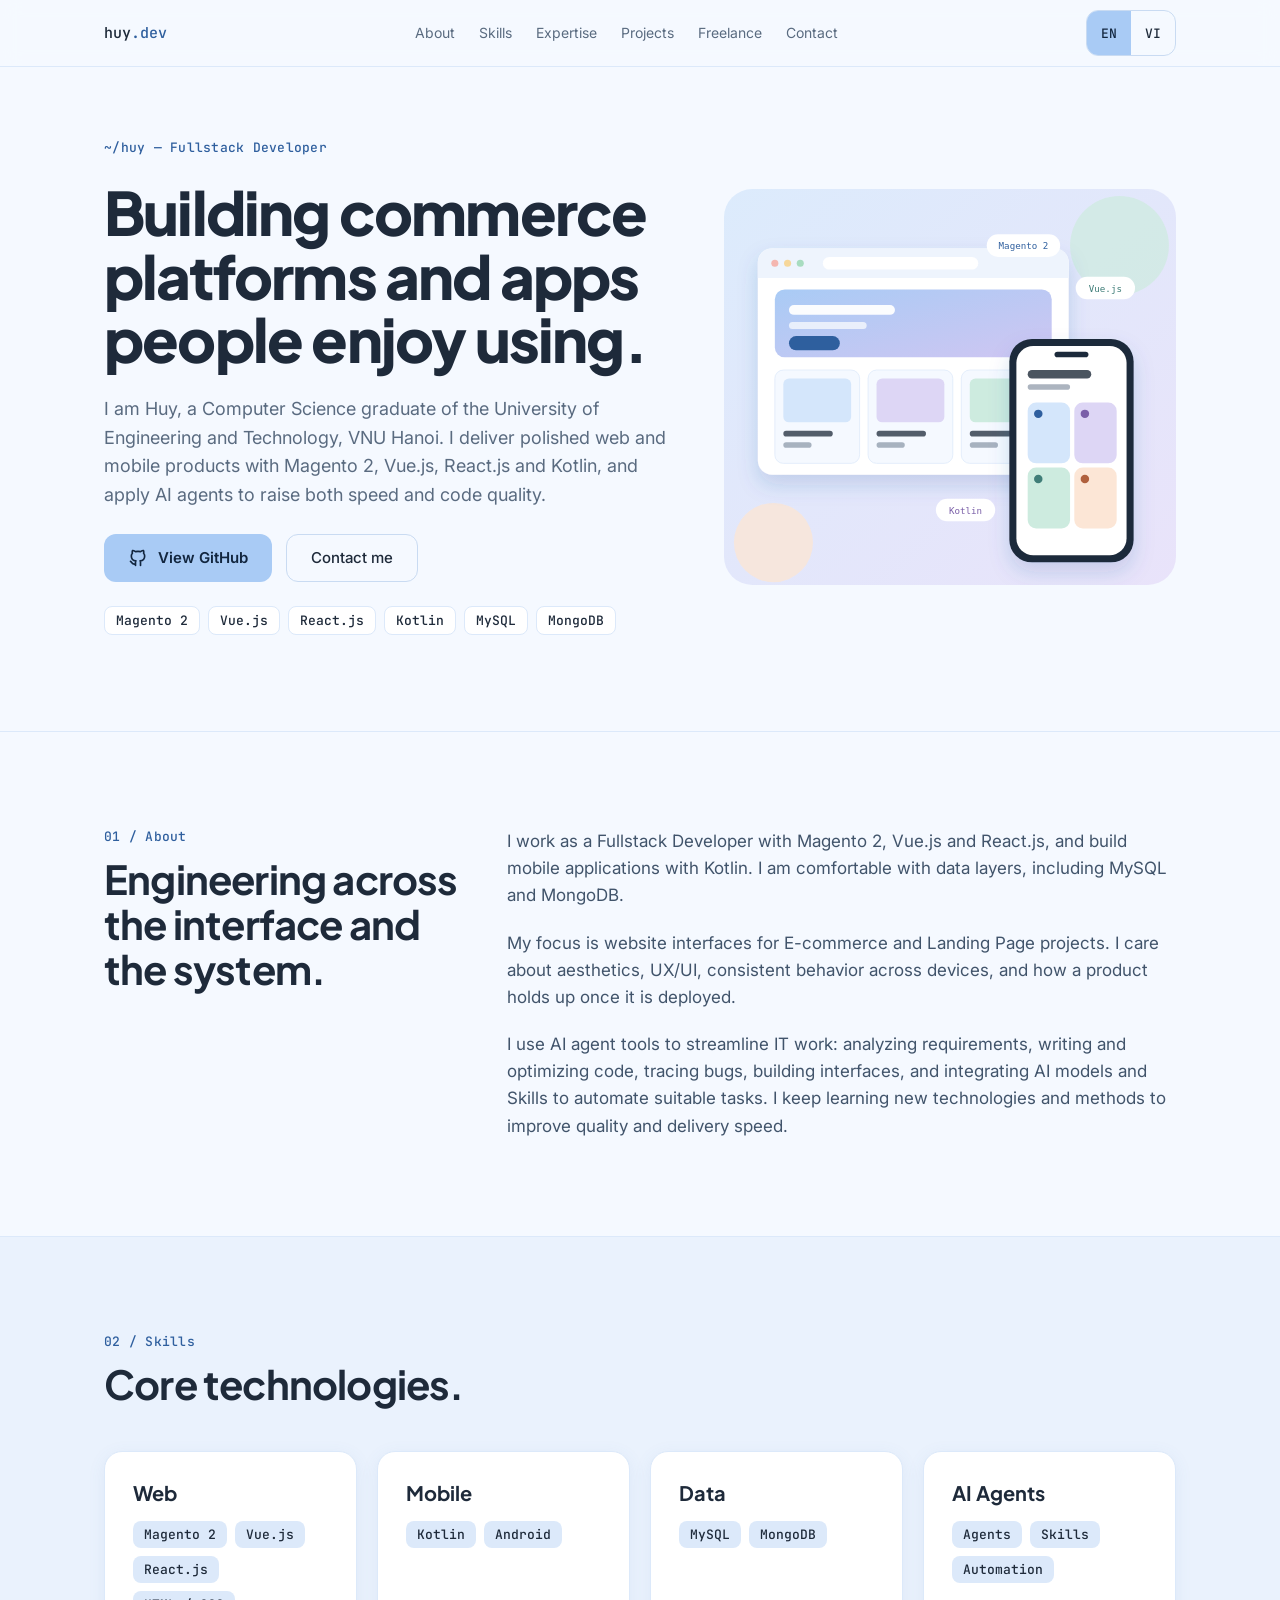
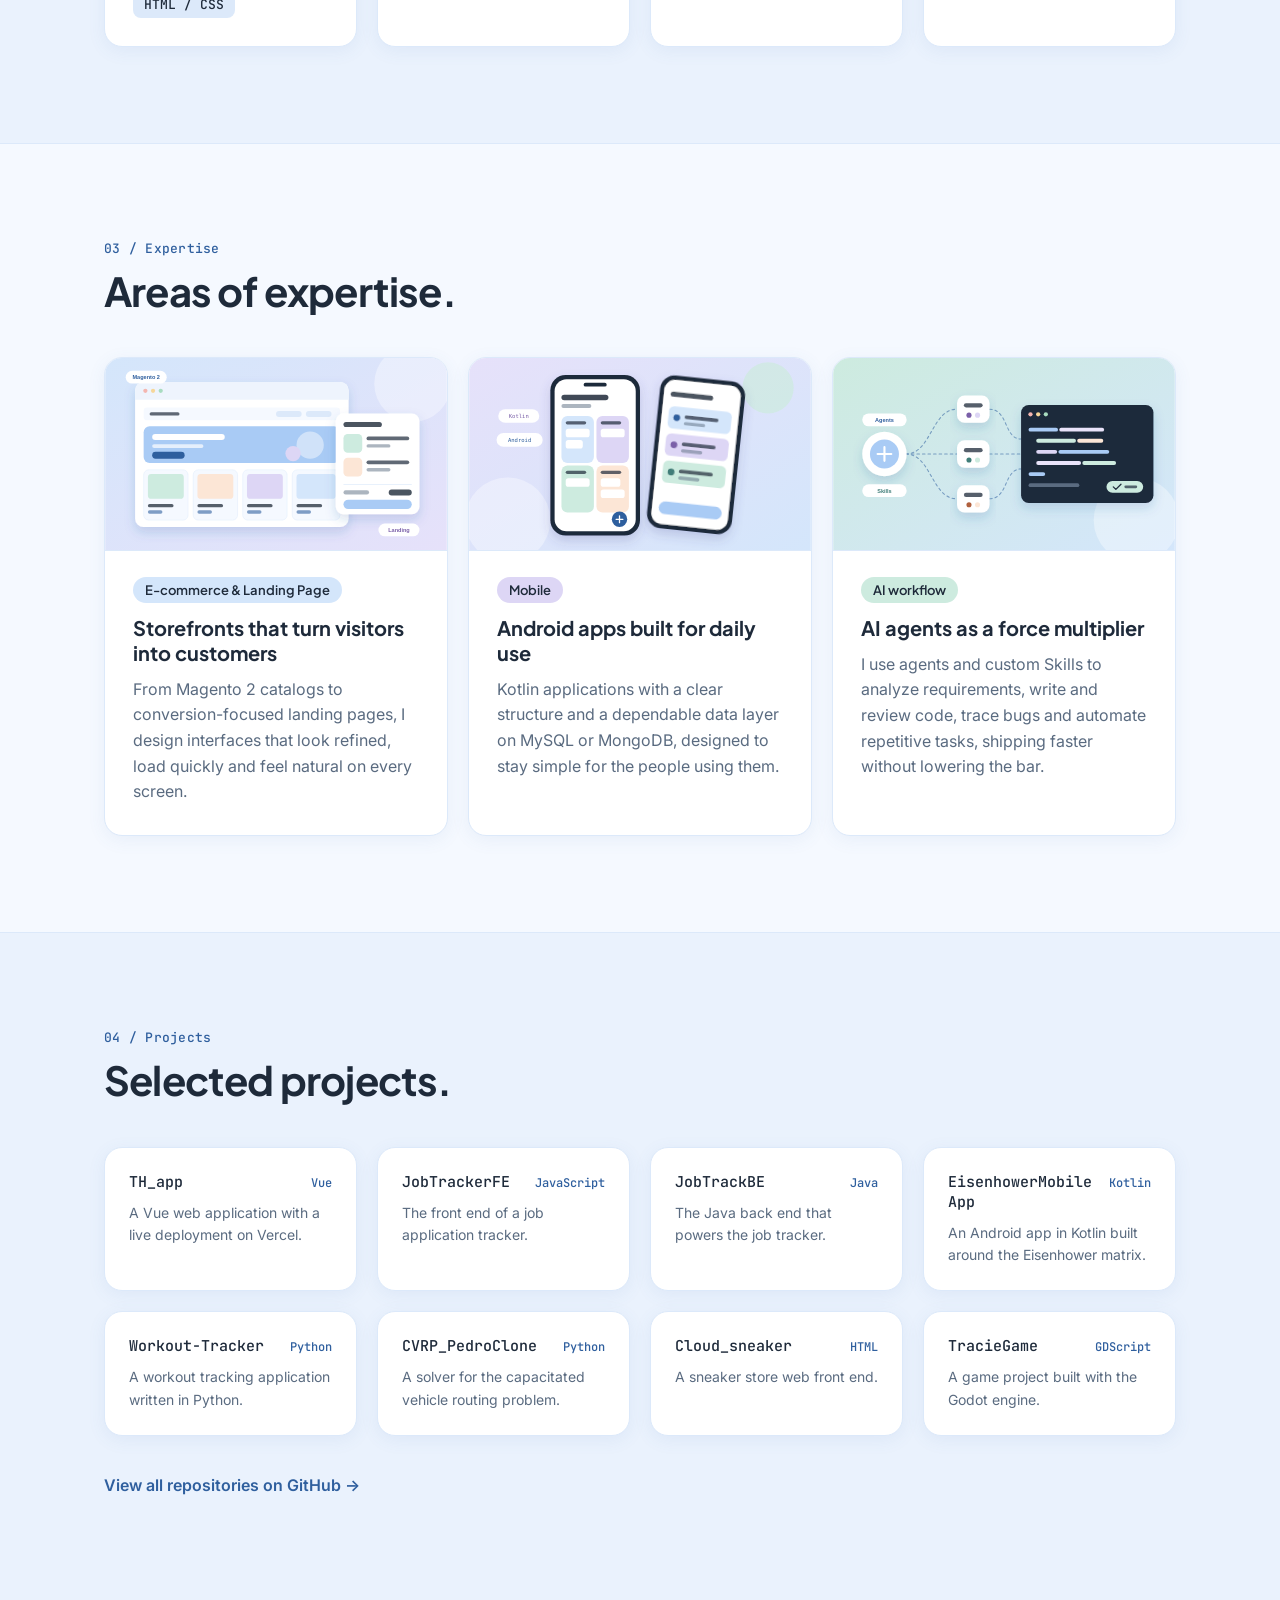
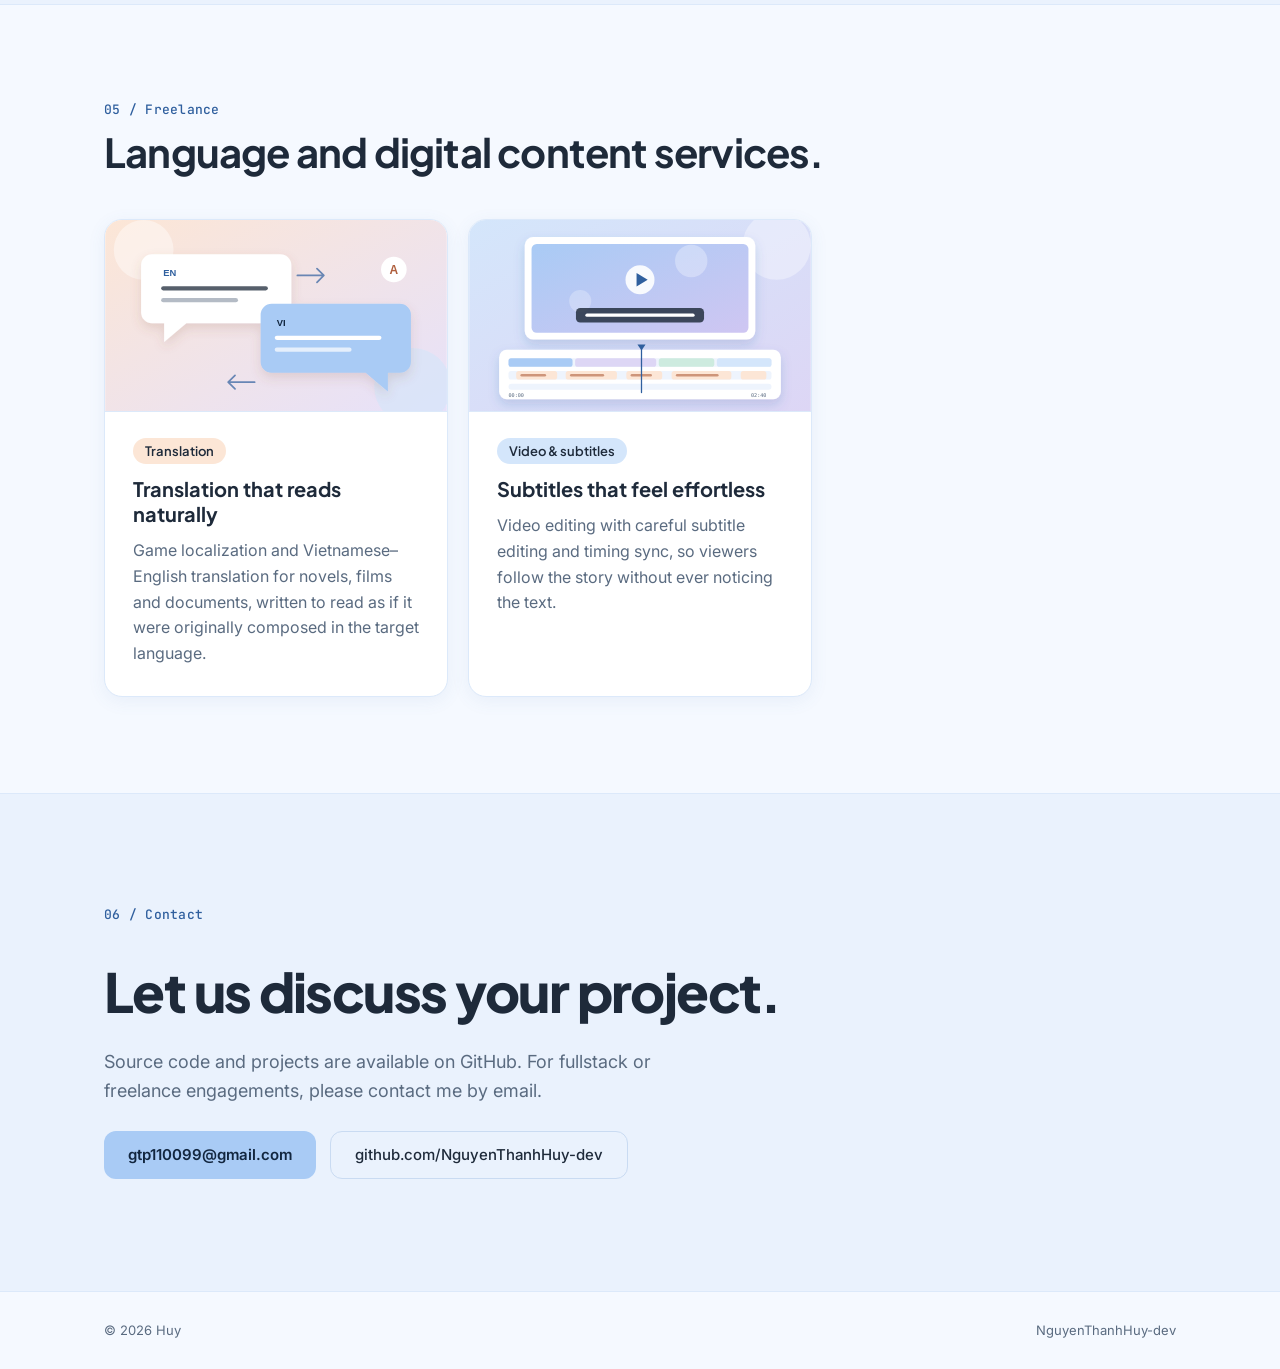
==== index.html @ 07e3dde3 "init" ====
<!doctype html>
<html lang="en">
<head>
<meta charset="utf-8">
<meta name="viewport" content="width=device-width, initial-scale=1">
<title>Huy – Fullstack Developer</title>
<meta name="description" content="Portfolio of Huy, Fullstack Developer: Magento 2, Vue.js, React.js, Kotlin and AI-assisted engineering.">
<meta property="og:title" content="Huy – Fullstack Developer">
<meta property="og:description" content="E-commerce, mobile apps and AI-assisted engineering.">
<meta property="og:image" content="assets/banners/hero.svg">
<link rel="preconnect" href="https://fonts.googleapis.com">
<link rel="preconnect" href="https://fonts.gstatic.com" crossorigin>
<link href="https://fonts.googleapis.com/css2?family=Inter:wght@400;500;600&family=JetBrains+Mono:wght@500&family=Plus+Jakarta+Sans:wght@500;600;700;800&display=swap" rel="stylesheet">
<link rel="stylesheet" href="assets/css/style.css">
</head>
<body>

<header class="nav">
  <div class="wrap nav-inner">
    <a class="brand" href="#top">huy<span>.dev</span></a>
    <nav class="nav-links" aria-label="Primary">
      <a href="#about" data-i18n="nav.about">About</a>
      <a href="#skills" data-i18n="nav.skills">Skills</a>
      <a href="#work" data-i18n="nav.work">Expertise</a>
      <a href="#projects" data-i18n="nav.projects">Projects</a>
      <a href="#freelance" data-i18n="nav.freelance">Freelance</a>
      <a href="#contact" data-i18n="nav.contact">Contact</a>
    </nav>
    <div class="lang" role="group" aria-label="Language">
      <button type="button" data-lang="en" aria-pressed="true">EN</button>
      <button type="button" data-lang="vi" aria-pressed="false">VI</button>
    </div>
  </div>
</header>

<main id="top">

  <section class="hero wrap">
    <div class="hero-copy">
      <p class="eyebrow" data-i18n="hero.eyebrow">Fullstack Developer</p>
      <h1 data-i18n="hero.title">Building commerce platforms and apps people enjoy using.</h1>
      <p class="lead" data-i18n="hero.text">I am Huy, a Computer Science graduate of the University of Engineering and Technology, VNU Hanoi.</p>
      <div class="actions">
        <a class="btn btn-primary" href="https://github.com/NguyenThanhHuy-dev" target="_blank" rel="noopener">
          <svg width="20" height="20" viewBox="0 0 24 24" fill="none" stroke="currentColor" stroke-width="2" stroke-linecap="round" stroke-linejoin="round" aria-hidden="true"><path d="M9 19c-4.3 1.4 -4.3 -2.5 -6 -3m12 5v-3.5c0 -1 .1 -1.4 -.5 -2c2.8 -.3 5.5 -1.4 5.5 -6a4.6 4.6 0 0 0 -1.3 -3.2a4.2 4.2 0 0 0 -.1 -3.2s-1.1 -.3 -3.5 1.3a12.3 12.3 0 0 0 -6.2 0c-2.4 -1.6 -3.5 -1.3 -3.5 -1.3a4.2 4.2 0 0 0 -.1 3.2a4.6 4.6 0 0 0 -1.3 3.2c0 4.6 2.7 5.7 5.5 6c-.6 .6 -.6 1.2 -.5 2v3.5"/></svg>
          <span data-i18n="hero.cta1">View GitHub</span>
        </a>
        <a class="btn btn-ghost" href="#contact" data-i18n="hero.cta2">Contact me</a>
      </div>
      <ul class="pills" aria-label="Core stack">
        <li>Magento 2</li><li>Vue.js</li><li>React.js</li><li>Kotlin</li><li>MySQL</li><li>MongoDB</li>
      </ul>
    </div>
    <div class="hero-art">
      <img src="assets/banners/hero.svg" width="640" height="560" alt="Illustration of a storefront in a browser window and a task app on a phone">
    </div>
  </section>

  <section id="about" class="section">
    <div class="wrap split">
      <div>
        <p class="label">01 / <span data-i18n="nav.about">About</span></p>
        <h2 data-i18n="about.title">Engineering across the interface and the system.</h2>
      </div>
      <div class="prose">
        <p data-i18n="about.p1"></p>
        <p data-i18n="about.p2"></p>
        <p data-i18n="about.p3"></p>
      </div>
    </div>
  </section>

  <section id="skills" class="section alt">
    <div class="wrap">
      <p class="label">02 / <span data-i18n="nav.skills">Skills</span></p>
      <h2 data-i18n="skills.title">Core technologies.</h2>
      <div class="grid">
        <article class="card">
          <h3>Web</h3>
          <ul class="tags"><li>Magento 2</li><li>Vue.js</li><li>React.js</li><li>HTML / CSS</li></ul>
        </article>
        <article class="card">
          <h3>Mobile</h3>
          <ul class="tags"><li>Kotlin</li><li>Android</li></ul>
        </article>
        <article class="card">
          <h3 data-i18n="skills.data">Data</h3>
          <ul class="tags"><li>MySQL</li><li>MongoDB</li></ul>
        </article>
        <article class="card">
          <h3 data-i18n="skills.ai">AI Agents</h3>
          <ul class="tags"><li>Agents</li><li>Skills</li><li data-i18n="skills.auto">Automation</li></ul>
        </article>
      </div>
    </div>
  </section>

  <section id="work" class="section">
    <div class="wrap">
      <p class="label">03 / <span data-i18n="nav.work">Expertise</span></p>
      <h2 data-i18n="work.title">Areas of expertise.</h2>
      <div class="grid grid-3">
        <article class="card feature">
          <img src="assets/banners/work-ecommerce.svg" width="800" height="450" loading="lazy" alt="Storefront mockup with product grid and checkout panel">
          <div class="feature-body">
            <span class="chip c-blue" data-i18n="work.1.tag">E-commerce &amp; Landing Page</span>
            <h3 data-i18n="work.1.title"></h3>
            <p data-i18n="work.1.text"></p>
          </div>
        </article>
        <article class="card feature">
          <img src="assets/banners/work-mobile.svg" width="800" height="450" loading="lazy" alt="Two phone screens showing a prioritised task matrix">
          <div class="feature-body">
            <span class="chip c-lav" data-i18n="work.2.tag">Mobile</span>
            <h3 data-i18n="work.2.title"></h3>
            <p data-i18n="work.2.text"></p>
          </div>
        </article>
        <article class="card feature">
          <img src="assets/banners/work-ai.svg" width="800" height="450" loading="lazy" alt="Connected AI agent nodes beside a code editor">
          <div class="feature-body">
            <span class="chip c-mint" data-i18n="work.3.tag">AI workflow</span>
            <h3 data-i18n="work.3.title"></h3>
            <p data-i18n="work.3.text"></p>
          </div>
        </article>
      </div>
    </div>
  </section>

  <section id="projects" class="section alt">
    <div class="wrap">
      <p class="label">04 / <span data-i18n="nav.projects">Projects</span></p>
      <h2 data-i18n="projects.title">Selected projects.</h2>
      <div class="grid" id="repos"></div>
      <a class="more" href="https://github.com/NguyenThanhHuy-dev?tab=repositories" target="_blank" rel="noopener" data-i18n="projects.all">View all repositories on GitHub →</a>
    </div>
  </section>

  <section id="freelance" class="section">
    <div class="wrap">
      <p class="label">05 / <span data-i18n="nav.freelance">Freelance</span></p>
      <h2 data-i18n="free.title">Language and digital content services.</h2>
      <div class="grid grid-2">
        <article class="card feature">
          <img src="assets/banners/freelance-translation.svg" width="800" height="450" loading="lazy" alt="English and Vietnamese speech bubbles">
          <div class="feature-body">
            <span class="chip c-peach" data-i18n="free.1.tag"></span>
            <h3 data-i18n="free.1.title"></h3>
            <p data-i18n="free.1.text"></p>
          </div>
        </article>
        <article class="card feature">
          <img src="assets/banners/freelance-video.svg" width="800" height="450" loading="lazy" alt="Video editor timeline with subtitle tracks">
          <div class="feature-body">
            <span class="chip c-blue" data-i18n="free.2.tag"></span>
            <h3 data-i18n="free.2.title"></h3>
            <p data-i18n="free.2.text"></p>
          </div>
        </article>
      </div>
    </div>
  </section>

  <section id="contact" class="section alt contact">
    <div class="wrap">
      <p class="label">06 / <span data-i18n="nav.contact">Contact</span></p>
      <h2 class="big" data-i18n="contact.title">Let us discuss your project.</h2>
      <p class="lead" data-i18n="contact.text"></p>
      <div class="actions">
        <a class="btn btn-primary" href="mailto:gtp110099@gmail.com">gtp110099@gmail.com</a>
        <a class="btn btn-ghost" href="https://github.com/NguyenThanhHuy-dev" target="_blank" rel="noopener">github.com/NguyenThanhHuy-dev</a>
      </div>
    </div>
  </section>

</main>

<footer class="footer">
  <div class="wrap foot-inner">
    <span>© 2026 Huy</span>
    <a href="https://github.com/NguyenThanhHuy-dev" target="_blank" rel="noopener">NguyenThanhHuy-dev</a>
  </div>
</footer>

<script src="assets/js/main.js"></script>
</body>
</html>
---- assets/css/style.css ----
:root{
  --bg:#f5f9ff; --bg-alt:#eaf2fd; --card:#fff; --line:#dce9fa; --line-2:#c9dbf2;
  --ink:#1e2a3a; --muted:#5a6b80; --body:#41546b;
  --accent:#2f5f9e; --soft:#a9cbf5; --soft-hover:#bbd6f8; --on-soft:#12263f;
  --blue:#d4e6fb; --lav:#ddd6f5; --mint:#cdebdf; --peach:#fce6d6;
  --radius:18px; --shadow:0 4px 18px rgba(80,120,180,.08);
  --head:'Plus Jakarta Sans',system-ui,sans-serif; --mono:'JetBrains Mono',ui-monospace,monospace;
}
*{box-sizing:border-box}
html{scroll-behavior:smooth;scroll-padding-top:84px}
body{margin:0;background:var(--bg);color:var(--ink);font-family:'Inter',system-ui,sans-serif;line-height:1.6;-webkit-font-smoothing:antialiased}
img{max-width:100%;height:auto;display:block}
a{color:inherit;text-decoration:none}
a:focus-visible,button:focus-visible{outline:2px solid var(--accent);outline-offset:3px}
.wrap{max-width:1120px;margin:0 auto;padding:0 24px}

/* nav */
.nav{position:sticky;top:0;z-index:10;background:rgba(245,249,255,.85);backdrop-filter:blur(10px);border-bottom:1px solid var(--line)}
.nav-inner{display:flex;flex-wrap:wrap;align-items:center;justify-content:space-between;gap:8px 24px;padding-top:10px;padding-bottom:10px}
.brand{font-family:var(--mono);font-weight:500;font-size:15px}
.brand span{color:var(--accent)}
.nav-links{display:flex;flex-wrap:wrap;gap:4px 24px;font-size:14px}
.nav-links a{color:var(--muted);padding:10px 0;min-height:44px;display:inline-flex;align-items:center}
.nav-links a:hover{color:var(--accent)}
.lang{display:flex;border:1px solid var(--line-2);border-radius:12px;overflow:hidden}
.lang button{border:0;background:transparent;color:var(--ink);font:500 13px var(--mono);min-width:44px;min-height:44px;padding:0 14px;cursor:pointer}
.lang button[aria-pressed="true"]{background:var(--soft);color:var(--on-soft)}

/* hero */
.hero{display:flex;flex-wrap:wrap;align-items:center;gap:48px;padding-top:72px;padding-bottom:96px}
.hero-copy{flex:1 1 480px;min-width:0;display:flex;flex-direction:column;gap:24px}
.hero-art{flex:1 1 360px;min-width:0}
.eyebrow,.label{margin:0;font:500 13px var(--mono);color:var(--accent);letter-spacing:.02em}
.label{margin-bottom:12px}
h1,h2,h3{font-family:var(--head);margin:0}
h1{font-size:clamp(34px,5.4vw,60px);font-weight:800;line-height:1.06;letter-spacing:-.03em}
h2{font-size:clamp(28px,3.6vw,40px);font-weight:700;line-height:1.12;letter-spacing:-.02em}
h2.big{font-size:clamp(32px,5vw,54px);font-weight:800;max-width:760px;letter-spacing:-.03em}
h3{font-size:20px;font-weight:700;line-height:1.25}
.lead{margin:0;font-size:18px;color:var(--muted);max-width:580px}
.actions{display:flex;flex-wrap:wrap;gap:14px}
.btn{display:inline-flex;align-items:center;gap:10px;min-height:48px;padding:0 24px;border-radius:12px;font-weight:600;font-size:15px;transition:background .15s,border-color .15s,color .15s}
.btn-primary{background:var(--soft);color:var(--on-soft)}
.btn-primary:hover{background:var(--soft-hover)}
.btn-ghost{border:1px solid var(--line-2);font-weight:500}
.btn-ghost:hover{border-color:var(--accent);color:var(--accent)}
.pills,.tags{list-style:none;margin:0;padding:0;display:flex;flex-wrap:wrap;gap:8px}
.pills li,.tags li{font:500 13px var(--mono);padding:5px 11px;border-radius:8px;background:var(--line);color:var(--ink)}
.pills li{background:var(--card);border:1px solid var(--line)}

/* sections */
.section{padding:96px 0;border-top:1px solid var(--line)}
.section.alt{background:var(--bg-alt)}
.split{display:flex;flex-wrap:wrap;gap:48px}
.split>div:first-child{flex:1 1 260px;min-width:0}
.prose{flex:2 1 480px;min-width:0;display:flex;flex-direction:column;gap:20px;font-size:17px;color:var(--body)}
.prose p{margin:0}
.section h2{margin-bottom:44px}
.split h2{margin-bottom:0}
.grid{display:grid;grid-template-columns:repeat(auto-fill,minmax(240px,1fr));gap:20px}
.grid-3{grid-template-columns:repeat(auto-fill,minmax(300px,1fr))}
.grid-2{grid-template-columns:repeat(auto-fill,minmax(340px,1fr))}
.card{background:var(--card);border:1px solid var(--line);border-radius:var(--radius);box-shadow:var(--shadow);padding:28px;display:flex;flex-direction:column;gap:16px;transition:border-color .15s,transform .15s}
.card:hover{border-color:#9dbde6}

/* feature cards with banner */
.card.feature{padding:0;overflow:hidden;gap:0}
.card.feature:hover{transform:translateY(-3px)}
.feature img{width:100%;aspect-ratio:16/9;object-fit:cover;border-bottom:1px solid var(--line)}
.feature-body{padding:26px 28px 30px;display:flex;flex-direction:column;align-items:flex-start;gap:12px}
.feature-body p{margin:0;color:var(--muted)}
.chip{font:600 13px var(--head);padding:5px 12px;border-radius:999px;color:var(--ink)}
.c-blue{background:var(--blue)} .c-lav{background:var(--lav)} .c-mint{background:var(--mint)} .c-peach{background:var(--peach)}

/* repos */
.repo{gap:10px;padding:24px}
.repo:hover{border-color:var(--soft);transform:translateY(-2px)}
.repo-head{display:flex;justify-content:space-between;align-items:baseline;gap:12px}
.repo-name{font:500 15px var(--mono);word-break:break-word}
.repo-lang{font:500 12px var(--mono);color:var(--accent);white-space:nowrap}
.repo p{margin:0;font-size:14px;color:var(--muted)}
.more{display:inline-flex;align-items:center;min-height:44px;margin-top:28px;color:var(--accent);font-weight:600}
.more:hover{color:#1e4a82}

/* contact + footer */
.contact{padding:112px 0}
.contact .wrap{display:flex;flex-direction:column;align-items:flex-start;gap:26px}
.contact h2{margin-bottom:0}
.footer{border-top:1px solid var(--line);font-size:13px;color:var(--muted)}
.foot-inner{display:flex;flex-wrap:wrap;justify-content:space-between;gap:12px;padding-top:28px;padding-bottom:28px}
.foot-inner a:hover{color:var(--accent)}

@media (max-width:640px){
  .hero{padding-top:40px;padding-bottom:64px}
  .section{padding:64px 0}
  .contact{padding:72px 0}
  .grid-2{grid-template-columns:1fr}
}
@media (prefers-reduced-motion:reduce){*{transition:none!important;scroll-behavior:auto!important}}
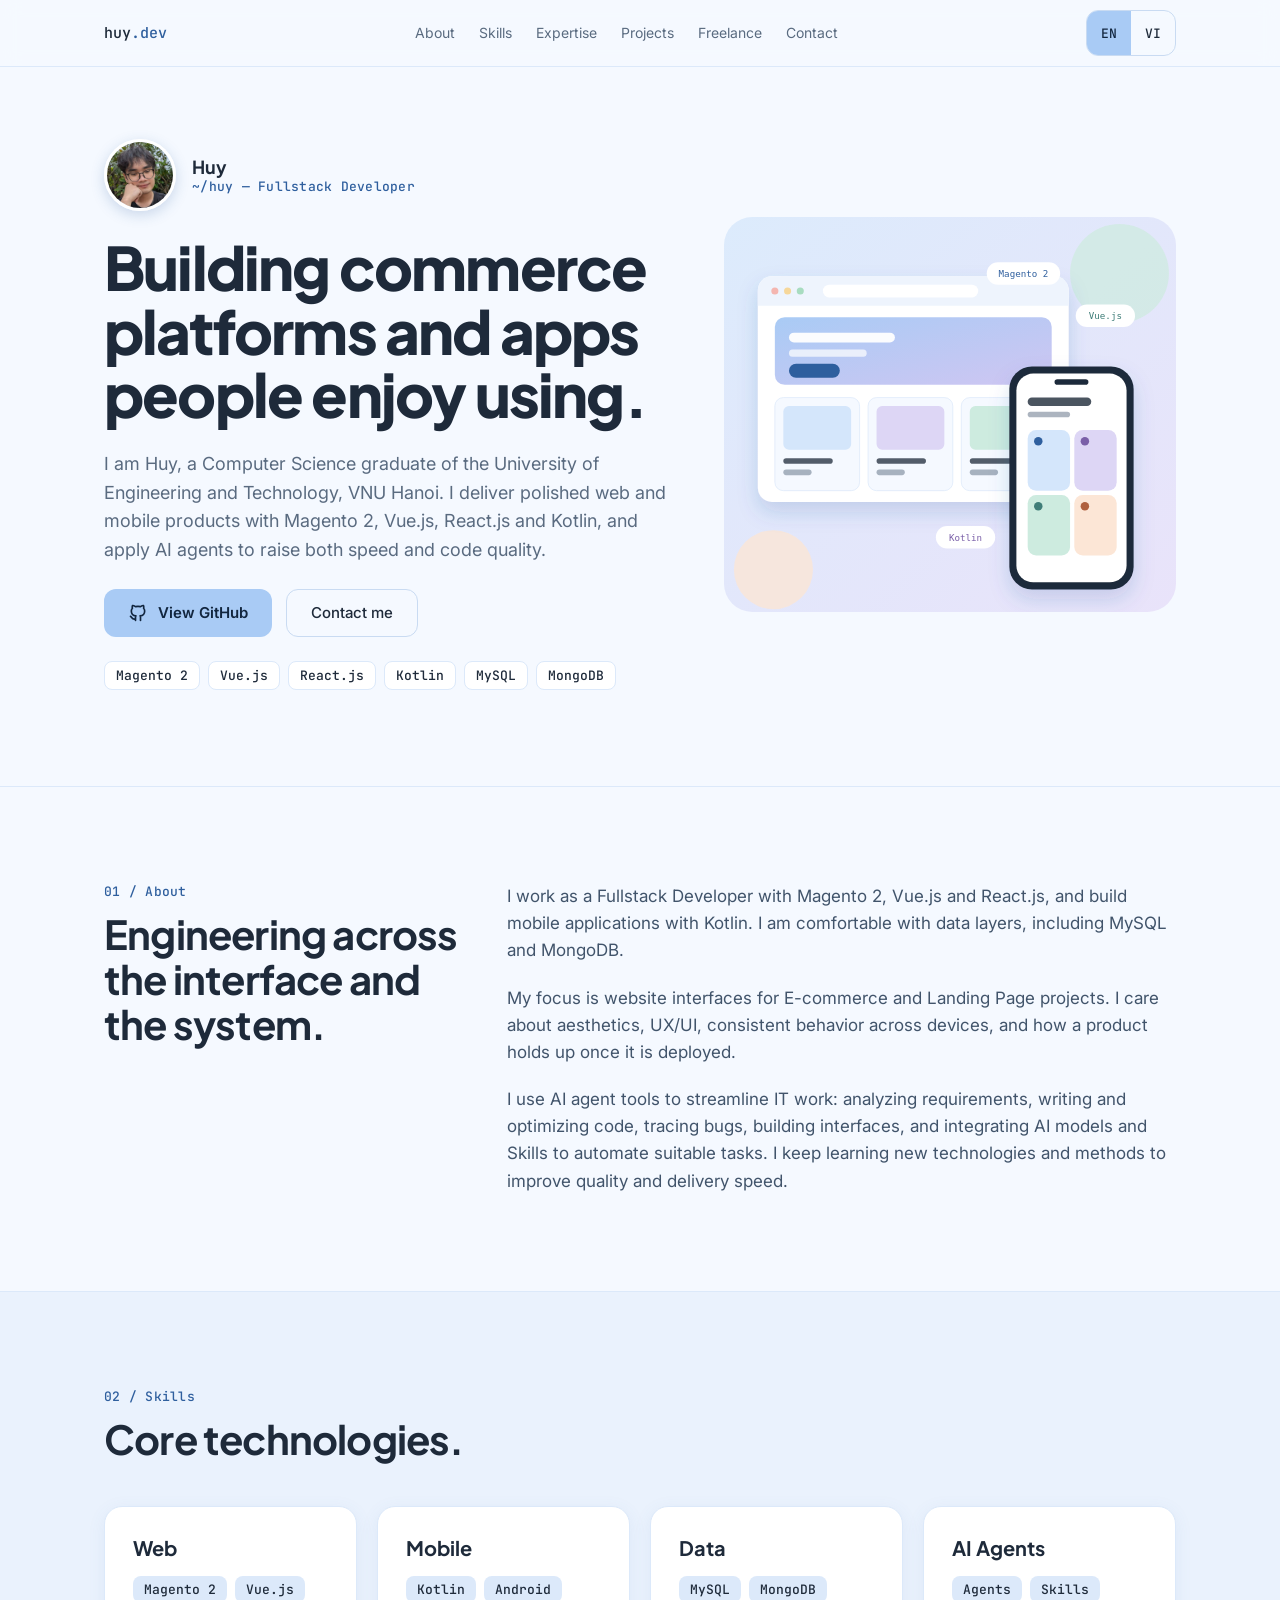
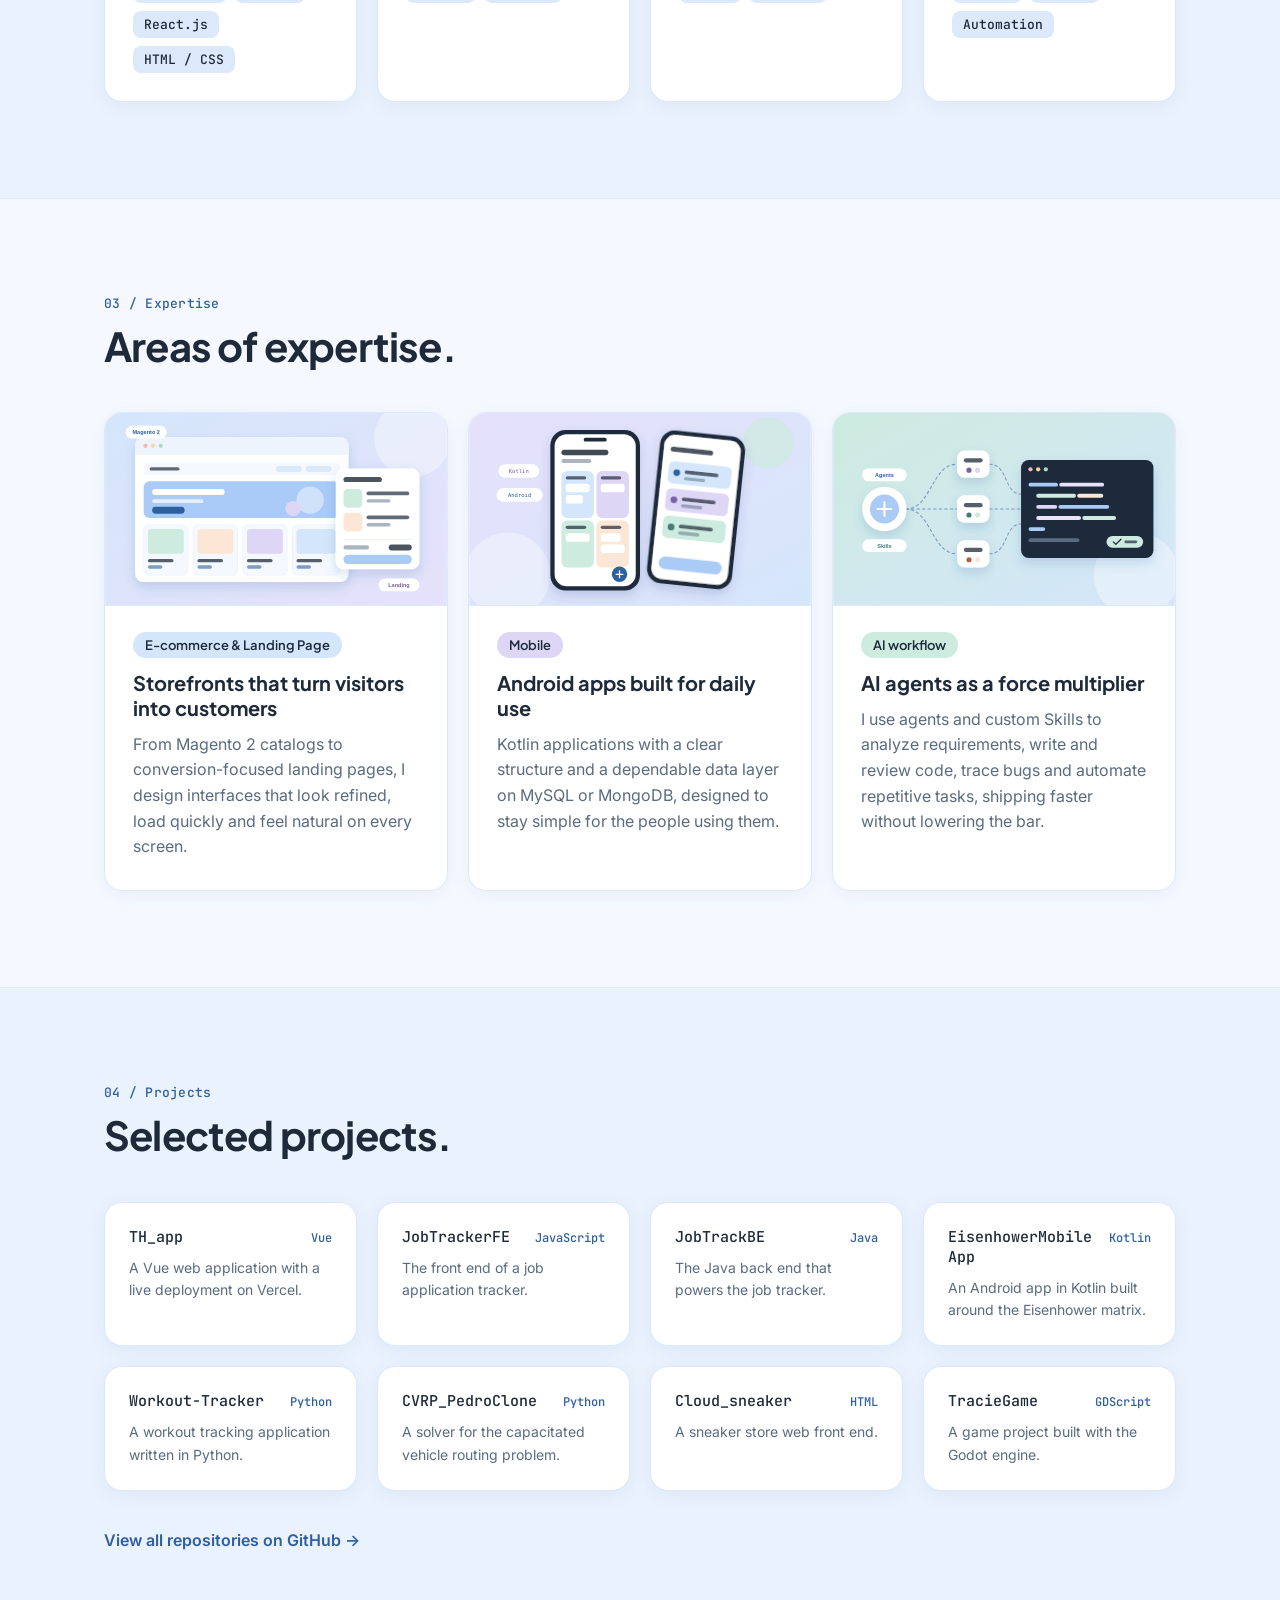
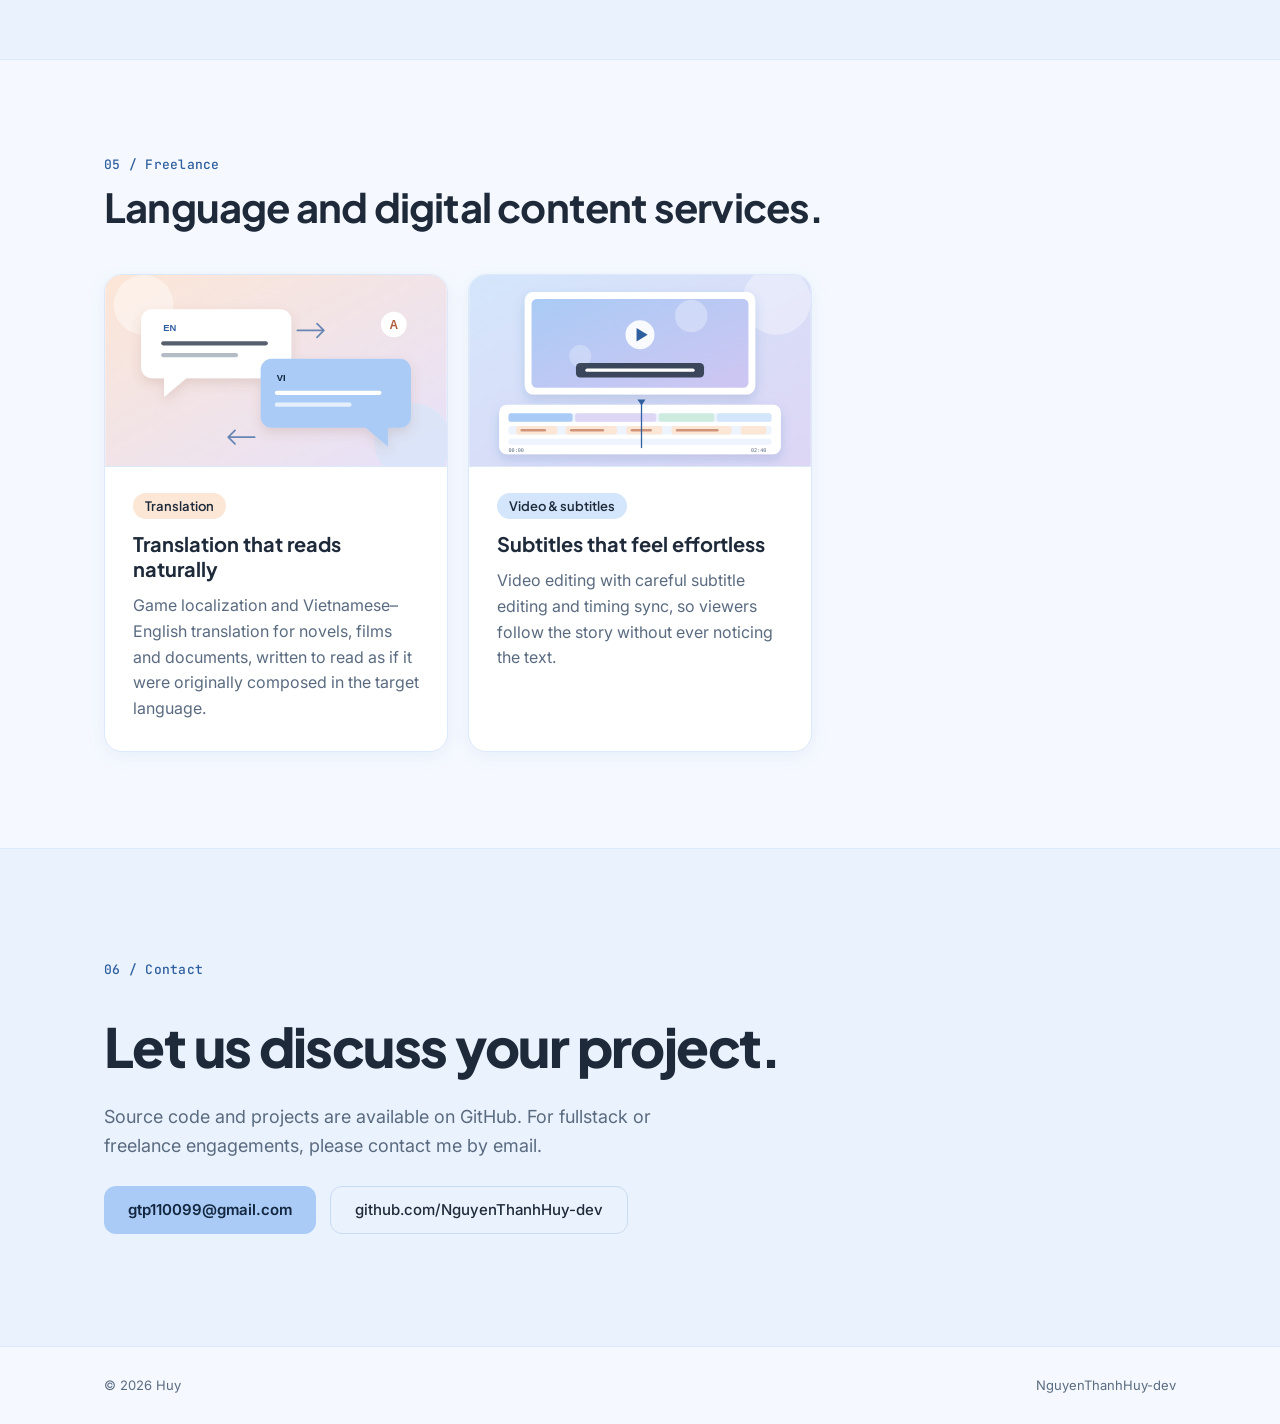
==== commit bcd93908: "Add avatar and resume" ====
--- a/index.html
+++ b/index.html
@@ -37,7 +37,13 @@
 
   <section class="hero wrap">
     <div class="hero-copy">
-      <p class="eyebrow" data-i18n="hero.eyebrow">Fullstack Developer</p>
+      <div class="me">
+        <img class="avatar" src="assets/images/avatar.jpg" width="72" height="72" alt="Portrait of Huy">
+        <div>
+          <p class="me-name">Huy</p>
+          <p class="eyebrow" data-i18n="hero.eyebrow">Fullstack Developer</p>
+        </div>
+      </div>
       <h1 data-i18n="hero.title">Building commerce platforms and apps people enjoy using.</h1>
       <p class="lead" data-i18n="hero.text">I am Huy, a Computer Science graduate of the University of Engineering and Technology, VNU Hanoi.</p>
       <div class="actions">
--- a/assets/css/style.css
+++ b/assets/css/style.css
@@ -30,6 +30,9 @@
 .hero{display:flex;flex-wrap:wrap;align-items:center;gap:48px;padding-top:72px;padding-bottom:96px}
 .hero-copy{flex:1 1 480px;min-width:0;display:flex;flex-direction:column;gap:24px}
 .hero-art{flex:1 1 360px;min-width:0}
+.me{display:flex;align-items:center;gap:16px}
+.avatar{width:72px;height:72px;border-radius:50%;object-fit:cover;border:3px solid #fff;box-shadow:0 4px 14px rgba(47,95,158,.22)}
+.me-name{margin:0;font:700 18px var(--head)}
 .eyebrow,.label{margin:0;font:500 13px var(--mono);color:var(--accent);letter-spacing:.02em}
 .label{margin-bottom:12px}
 h1,h2,h3{font-family:var(--head);margin:0}
